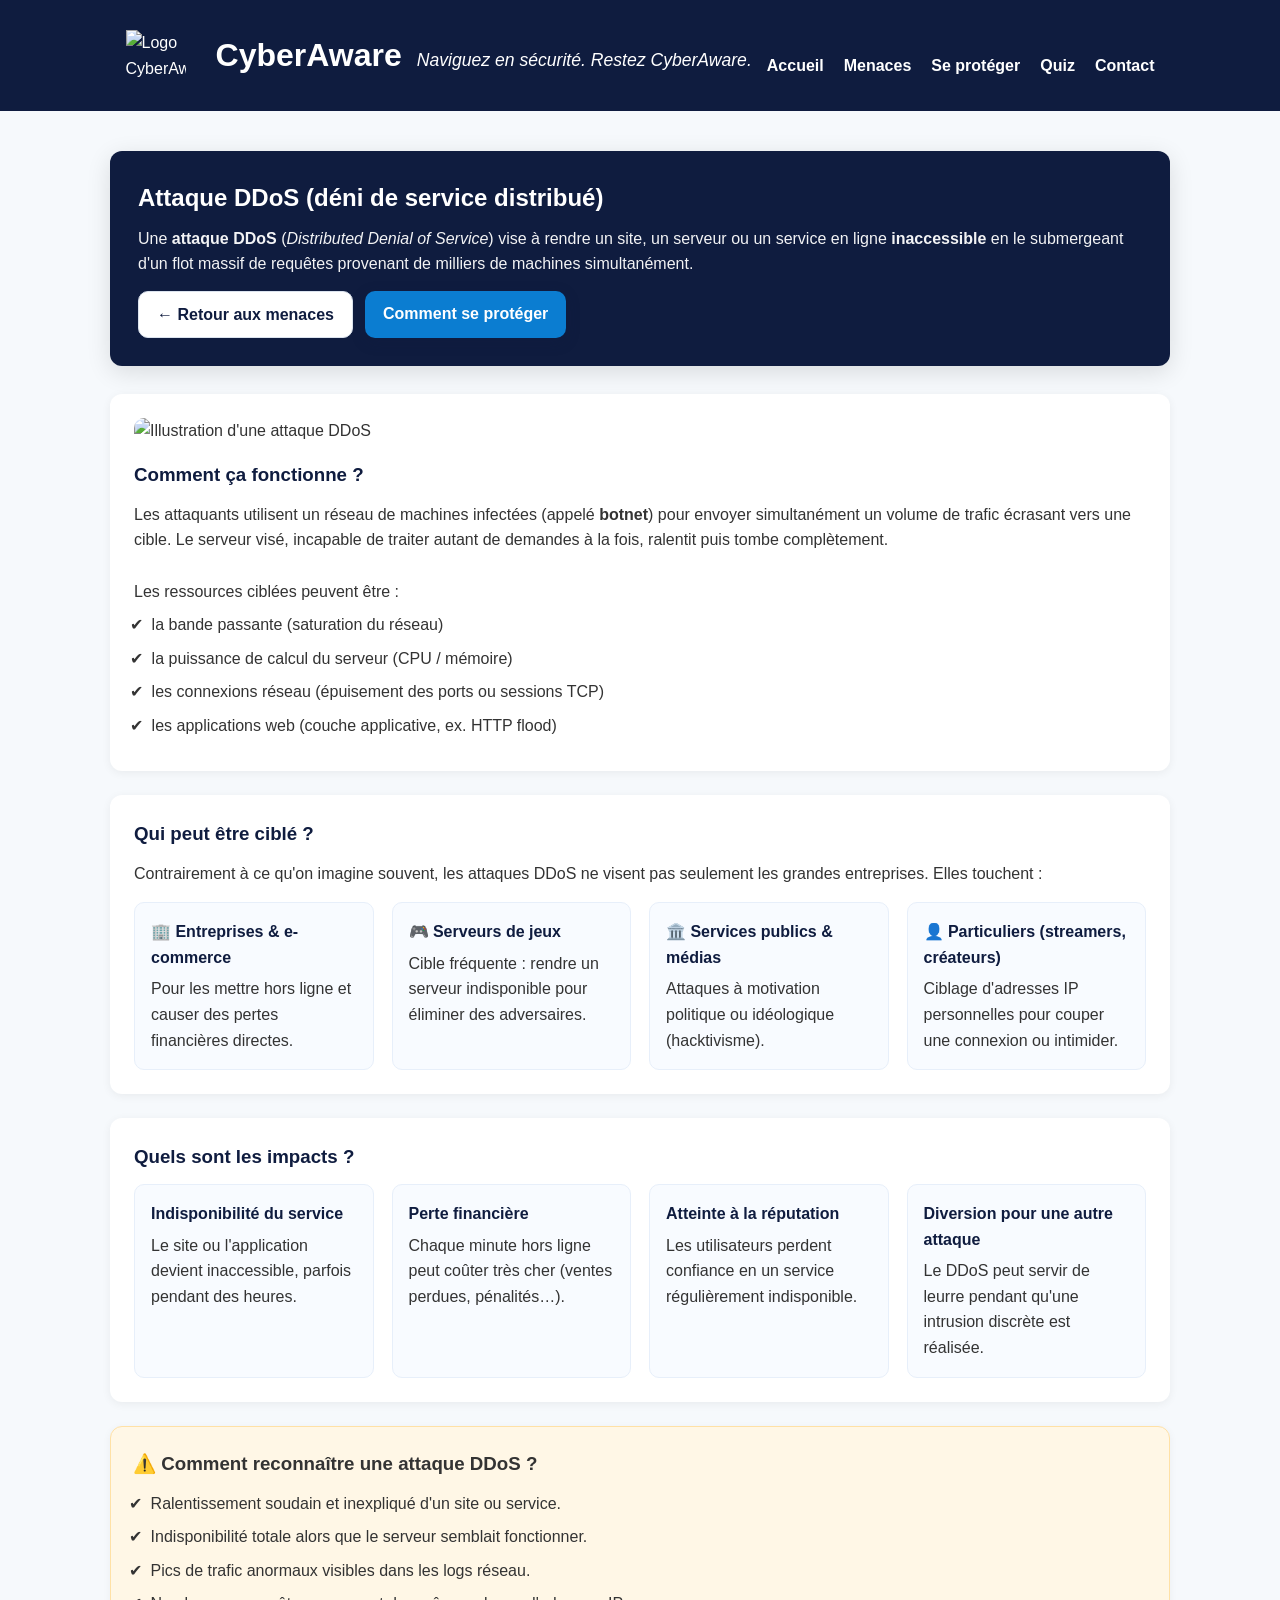
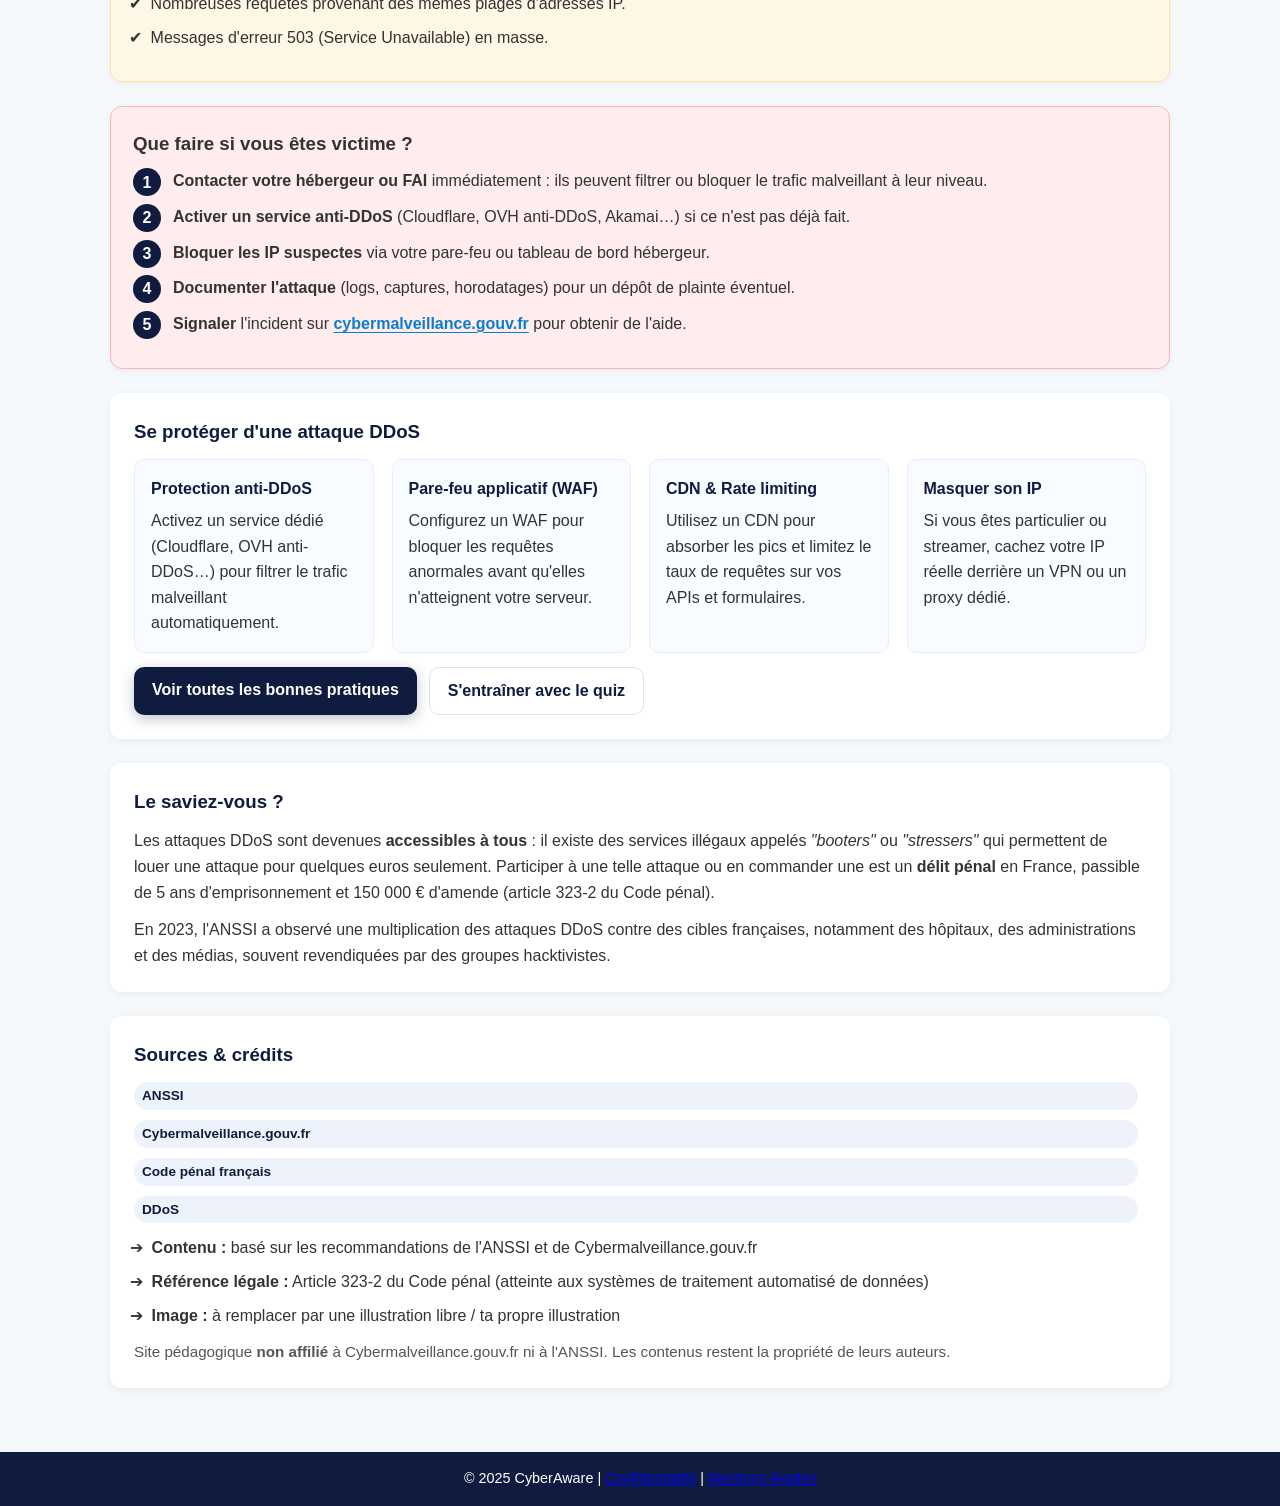
==== ddos.html @ 4ee9cf6b "Add files via upload" ====
<!DOCTYPE html>
<html lang="fr">
<head>
  <meta charset="UTF-8">
  <meta name="viewport" content="width=device-width, initial-scale=1.0">
  <title>Attaque DDoS – CyberAware</title>
  <link rel="stylesheet" href="style.css">
</head>

<body>

<header>
  <img src="img/cyberl.png" alt="Logo CyberAware" class="logo">
  <h1>CyberAware</h1>
  <p class="slogan">Naviguez en sécurité. Restez CyberAware.</p>

  <nav>
    <ul>
      <li><a href="site.html">Accueil</a></li>
      <li><a href="menaces.html">Menaces</a></li>
      <li><a href="protection.html">Se protéger</a></li>
      <li><a href="quiz.html">Quiz</a></li>
      <li><a href="contact.html">Contact</a></li>
    </ul>
  </nav>
</header>

<main>

  <!-- HERO -->
  <section class="section-hero">
    <h2>Attaque DDoS (déni de service distribué)</h2>
    <p>
      Une <strong>attaque DDoS</strong> (<em>Distributed Denial of Service</em>) vise à rendre
      un site, un serveur ou un service en ligne <strong>inaccessible</strong> en le submergeant
      d'un flot massif de requêtes provenant de milliers de machines simultanément.
    </p>

    <div class="cta-row">
      <a href="menaces.html" class="btn btn-ghost">← Retour aux menaces</a>
      <a href="protection.html" class="btn btn-secondary">Comment se protéger</a>
    </div>
  </section>

  <!-- CONTENU PRINCIPAL -->
  <section class="card">
    <div class="card-media">
      <img src="img/ddos.png" alt="Illustration d'une attaque DDoS">
    </div>

    <div class="card-body">
      <h3>Comment ça fonctionne ?</h3>
      <p>
        Les attaquants utilisent un réseau de machines infectées (appelé <strong>botnet</strong>)
        pour envoyer simultanément un volume de trafic écrasant vers une cible.
        Le serveur visé, incapable de traiter autant de demandes à la fois, ralentit
        puis tombe complètement.
      </p>
      <br>
      <p>Les ressources ciblées peuvent être :</p>

      <ul class="list-check">
        <li>la bande passante (saturation du réseau)</li>
        <li>la puissance de calcul du serveur (CPU / mémoire)</li>
        <li>les connexions réseau (épuisement des ports ou sessions TCP)</li>
        <li>les applications web (couche applicative, ex. HTTP flood)</li>
      </ul>
    </div>
  </section>

  <!-- QUI EST CIBLÉ -->
  <section class="card">
    <h3>Qui peut être ciblé ?</h3>
    <p style="margin-bottom:16px;">
      Contrairement à ce qu'on imagine souvent, les attaques DDoS ne visent pas seulement
      les grandes entreprises. Elles touchent :
    </p>

    <div class="tips-grid">
      <div class="tip">
        <h4>🏢 Entreprises & e-commerce</h4>
        <p>Pour les mettre hors ligne et causer des pertes financières directes.</p>
      </div>

      <div class="tip">
        <h4>🎮 Serveurs de jeux</h4>
        <p>Cible fréquente : rendre un serveur indisponible pour éliminer des adversaires.</p>
      </div>

      <div class="tip">
        <h4>🏛️ Services publics & médias</h4>
        <p>Attaques à motivation politique ou idéologique (hacktivisme).</p>
      </div>

      <div class="tip">
        <h4>👤 Particuliers (streamers, créateurs)</h4>
        <p>Ciblage d'adresses IP personnelles pour couper une connexion ou intimider.</p>
      </div>
    </div>
  </section>

  <!-- RISQUES -->
  <section class="card">
    <h3>Quels sont les impacts ?</h3>

    <div class="tips-grid">
      <div class="tip">
        <h4>Indisponibilité du service</h4>
        <p>Le site ou l'application devient inaccessible, parfois pendant des heures.</p>
      </div>

      <div class="tip">
        <h4>Perte financière</h4>
        <p>Chaque minute hors ligne peut coûter très cher (ventes perdues, pénalités…).</p>
      </div>

      <div class="tip">
        <h4>Atteinte à la réputation</h4>
        <p>Les utilisateurs perdent confiance en un service régulièrement indisponible.</p>
      </div>

      <div class="tip">
        <h4>Diversion pour une autre attaque</h4>
        <p>Le DDoS peut servir de leurre pendant qu'une intrusion discrète est réalisée.</p>
      </div>
    </div>
  </section>

  <!-- COMMENT DÉTECTER -->
  <section class="alert alert-warning">
    <h3>⚠️ Comment reconnaître une attaque DDoS ?</h3>

    <ul class="list-check" style="margin-top:12px;">
      <li>Ralentissement soudain et inexpliqué d'un site ou service.</li>
      <li>Indisponibilité totale alors que le serveur semblait fonctionner.</li>
      <li>Pics de trafic anormaux visibles dans les logs réseau.</li>
      <li>Nombreuses requêtes provenant des mêmes plages d'adresses IP.</li>
      <li>Messages d'erreur 503 (Service Unavailable) en masse.</li>
    </ul>
  </section>

  <!-- QUE FAIRE -->
  <section class="alert alert-danger">
    <h3>Que faire si vous êtes victime ?</h3>

    <ol class="steps">
      <li><strong>Contacter votre hébergeur ou FAI</strong> immédiatement : ils peuvent filtrer ou bloquer le trafic malveillant à leur niveau.</li>
      <li><strong>Activer un service anti-DDoS</strong> (Cloudflare, OVH anti-DDoS, Akamai…) si ce n'est pas déjà fait.</li>
      <li><strong>Bloquer les IP suspectes</strong> via votre pare-feu ou tableau de bord hébergeur.</li>
      <li><strong>Documenter l'attaque</strong> (logs, captures, horodatages) pour un dépôt de plainte éventuel.</li>
      <li><strong>Signaler</strong> l'incident sur <a href="https://www.cybermalveillance.gouv.fr" target="_blank" rel="noopener" class="source-link">cybermalveillance.gouv.fr</a> pour obtenir de l'aide.</li>
    </ol>
  </section>

  <!-- BONNES PRATIQUES -->
  <section class="card">
    <h3>Se protéger d'une attaque DDoS</h3>
    <div class="tips-grid">
      <div class="tip">
        <h4>Protection anti-DDoS</h4>
        <p>Activez un service dédié (Cloudflare, OVH anti-DDoS…) pour filtrer le trafic malveillant automatiquement.</p>
      </div>
      <div class="tip">
        <h4>Pare-feu applicatif (WAF)</h4>
        <p>Configurez un WAF pour bloquer les requêtes anormales avant qu'elles n'atteignent votre serveur.</p>
      </div>
      <div class="tip">
        <h4>CDN & Rate limiting</h4>
        <p>Utilisez un CDN pour absorber les pics et limitez le taux de requêtes sur vos APIs et formulaires.</p>
      </div>
      <div class="tip">
        <h4>Masquer son IP</h4>
        <p>Si vous êtes particulier ou streamer, cachez votre IP réelle derrière un VPN ou un proxy dédié.</p>
      </div>
    </div>
    <div class="cta-row">
      <a class="btn" href="protection.html">Voir toutes les bonnes pratiques</a>
      <a class="btn btn-ghost" href="quiz.html">S'entraîner avec le quiz</a>
    </div>
  </section>

  <!-- LE SAVIEZ-VOUS -->
  <section class="card">
    <h3>Le saviez-vous ?</h3>
    <p style="margin-bottom:12px;">
      Les attaques DDoS sont devenues <strong>accessibles à tous</strong> : il existe des services illégaux
      appelés <em>"booters"</em> ou <em>"stressers"</em> qui permettent de louer une attaque pour
      quelques euros seulement. Participer à une telle attaque ou en commander une est un
      <strong>délit pénal</strong> en France, passible de 5 ans d'emprisonnement et 150 000 € d'amende
      (article 323-2 du Code pénal).
    </p>
    <p>
      En 2023, l'ANSSI a observé une multiplication des attaques DDoS contre des cibles françaises,
      notamment des hôpitaux, des administrations et des médias, souvent revendiquées par des groupes hacktivistes.
    </p>
  </section>

  <!-- SOURCES -->
  <section class="card" aria-label="Sources et crédits">
    <h3 style="color:#0f1c3f; margin-bottom:12px;">Sources & crédits</h3>

    <div class="chips" style="margin-bottom:12px;">
      <span class="chip">ANSSI</span>
      <span class="chip">Cybermalveillance.gouv.fr</span>
      <span class="chip">Code pénal français</span>
      <span class="chip">DDoS</span>
    </div>

    <ul class="list-arrow">
      <li><strong>Contenu :</strong> basé sur les recommandations de l'ANSSI et de Cybermalveillance.gouv.fr</li>
      <li><strong>Référence légale :</strong> Article 323-2 du Code pénal (atteinte aux systèmes de traitement automatisé de données)</li>
      <li><strong>Image :</strong> à remplacer par une illustration libre / ta propre illustration</li>
    </ul>

    <p class="source-note">
      Site pédagogique <strong>non affilié</strong> à Cybermalveillance.gouv.fr ni à l'ANSSI.
      Les contenus restent la propriété de leurs auteurs.
    </p>
  </section>

</main>

<footer>
  <p>
    &copy; 2025 CyberAware |
    <a href="Confidentialité.html">Confidentialité</a> |
    <a href="Mentions légales.html">Mentions légales</a>
  </p>
</footer>

</body>
</html>
---- style.css ----
/* RESET de base */
* {
  margin: 0;
  padding: 0;
  box-sizing: border-box;
}

/* Général */
body {
  font-family: 'Segoe UI', sans-serif;
  background-color: #f6f9fc;
  color: #333;
  line-height: 1.6;
}

/* Header */
header {
  background-color: #0f1c3f;
  color: white;
  padding: 30px 20px;
  text-align: center;
}

.slogan {
  font-style: italic;
  font-size: 1.1em;
  margin-top: 8px;
}

/* Navigation */
nav ul {
  list-style: none;
  display: flex;
  justify-content: center;
  flex-wrap: wrap;
  gap: 20px;
  margin-top: 20px;
}

nav a {
  color: white;
  text-decoration: none;
  font-weight: bold;
  transition: color 0.3s;
}

nav a:hover {
  color: #00bfff;
}

/* Main Sections */
main {
  padding: 40px 20px;
  max-width: 1100px;
  margin: auto;
}

section {
  background: white;
  border-radius: 10px;
  padding: 30px;
  margin-bottom: 30px;
  box-shadow: 0 2px 8px rgba(0,0,0,0.05);
}

section h2 {
  color: #0f1c3f;
  margin-bottom: 20px;
}

/* Footer */
footer {
  background-color: #0f1c3f;
  color: white;
  text-align: center;
  padding: 15px 0;
  font-size: 0.9em;
}

.logo {
  width: 60px;
  vertical-align: middle;
  margin-right: 15px;
}
header h1 {
  display: inline-block;
  vertical-align: middle;
  margin: 0;
}
header {
  display: flex;
  align-items: center;
  flex-direction: column;
  text-align: center;
}
@media screen and (min-width: 600px) {
  header {
    flex-direction: row;
    justify-content: center;
    gap: 15px;
    text-align: left;
  }
}
.cartes-menaces {
  display: grid;
  grid-template-columns: repeat(auto-fit, minmax(240px, 1fr));
  gap: 25px;
  margin-top: 30px;
}

.carte-menace {
  background: white;
  border-radius: 12px;
  box-shadow: 0 4px 15px rgba(0, 0, 0, 0.07);
  text-align: center;
  padding: 25px;
  text-decoration: none;
  color: #333;
  transition: transform 0.3s ease, box-shadow 0.3s ease;
}

.carte-menace:hover {
  transform: translateY(-5px);
  box-shadow: 0 6px 25px rgba(0, 0, 0, 0.12);
}

.carte-menace img {
  width: 60px;
  height: 60px;
  object-fit: contain;
  margin-bottom: 15px;
}

.carte-menace h3 {
  color: #0f1c3f;
  margin-bottom: 10px;
}
/* Section hero */
.hero {
  text-align: center;
  padding: 50px 20px;
  background-color: #f2f6fa; /* gris-bleuté doux */
  border-radius: 10px;
  margin-bottom: 40px;
}

.hero h1 {
  font-size: 2em;
  margin-bottom: 10px;
  color: #0f1c3f;
}

.hero p {
  font-size: 1.1em;
  color: #555;
  margin-bottom: 25px;
}


/* Bouton principal */
.btn-primary {
  display: inline-block;
  background-color: #0f1c3f;
  color: white;
  padding: 12px 28px;
  font-size: 1em;
  border-radius: 8px;
  text-decoration: none;
  box-shadow: 0 4px 8px rgba(0, 0, 0, 0.1);
  transition: background-color 0.3s ease, transform 0.2s ease;
}

.btn-primary:hover {
  background-color: #00bfff;
  color: #0f1c3f;
  transform: scale(1.05);
}
/* --- Phishing page specifics --- */

/* Hero léger */
.section-hero {
  background: #0f1c3f;
  color: #fff;
  border-radius: 12px;
  padding: 28px;
  margin-bottom: 28px;
  box-shadow: 0 6px 24px rgba(0,0,0,.12);
}
.section-hero h2 { color: #fff; margin-bottom: 8px; }
.section-hero p { opacity: .95; }

/* Buttons */
.btn {
  display:inline-block; padding: 10px 18px; border-radius: 10px;
  background:#0f1c3f; color:#fff; text-decoration:none; font-weight:600;
  box-shadow: 0 4px 14px rgba(15,28,63,.25);
  transition: transform .15s ease, box-shadow .2s ease, background .2s ease;
}
.btn:hover { transform: translateY(-1px); box-shadow:0 6px 18px rgba(15,28,63,.28); background:#14265b; }
.btn-secondary { background:#0b7dd1; }
.btn-secondary:hover { background:#0a6bb3; }
.btn-ghost { background:#fff; color:#0f1c3f; border:1px solid #dbe3ee; box-shadow:none; }
.btn-ghost:hover { background:#f6f9fc; }

.cta-row { display:flex; gap:12px; flex-wrap:wrap; margin-top:14px; }

/* Cards */
.card {
  background:#fff; border-radius:12px; padding:24px; margin-bottom:24px;
  box-shadow:0 2px 10px rgba(0,0,0,.06);
}
.card-media img { width:100%; height:auto; border-radius:10px; margin-bottom:16px; }
.card h3 { color:#0f1c3f; margin-bottom:12px; }
.card-body p { margin:0; }

/* Alerts */
.alert { border-radius:12px; padding:22px; margin-bottom:24px; }
.alert-warning { background:#fff7e6; border:1px solid #ffe1a6; }
.alert-danger  { background:#ffecec;  border:1px solid #ffb4b4; }

/* Lists */
.list-check, .list-arrow { padding-left: 1.1rem; }
.list-check li { margin:8px 0; list-style: "✔  "; }
.list-arrow li { margin:8px 0; list-style: "➔  "; }

.steps { counter-reset: step; padding-left: 0; }
.steps li {
  list-style:none; margin:10px 0; padding-left:40px; position:relative;
}
.steps li::before{
  counter-increment: step; content: counter(step);
  position:absolute; left:0; top:0; width:28px; height:28px;
  background:#0f1c3f; color:#fff; border-radius:50%;
  display:flex; align-items:center; justify-content:center; font-weight:700;
}

/* Chips */
.chips { display:grid; gap:10px; }
.chip {
  display:inline-block; font-size:.85rem; font-weight:700;
  padding:3px 8px; border-radius:999px; background:#eef3fb; color:#0f1c3f; margin-right:8px;
}

/* Tips grid */
.tips-grid { display:grid; gap:18px; grid-template-columns: repeat(auto-fit, minmax(220px,1fr)); }
.tip { background:#f8fbff; border:1px solid #e7effa; border-radius:10px; padding:16px; }
.tip h4 { margin:0 0 6px 0; color:#0f1c3f; }

/* Responsive spacing harmonisation */
main section + section { margin-top: 22px; }
/* --- Sources / Crédits --- */
.source-link{
  color:#0b7dd1;
  font-weight:600;
  text-decoration: underline;
  text-underline-offset: 3px;
}
.source-link:hover{
  color:#00bfff;
}
.source-note{
  margin-top: 12px;
  font-size: 0.95em;
  color:#555;
}
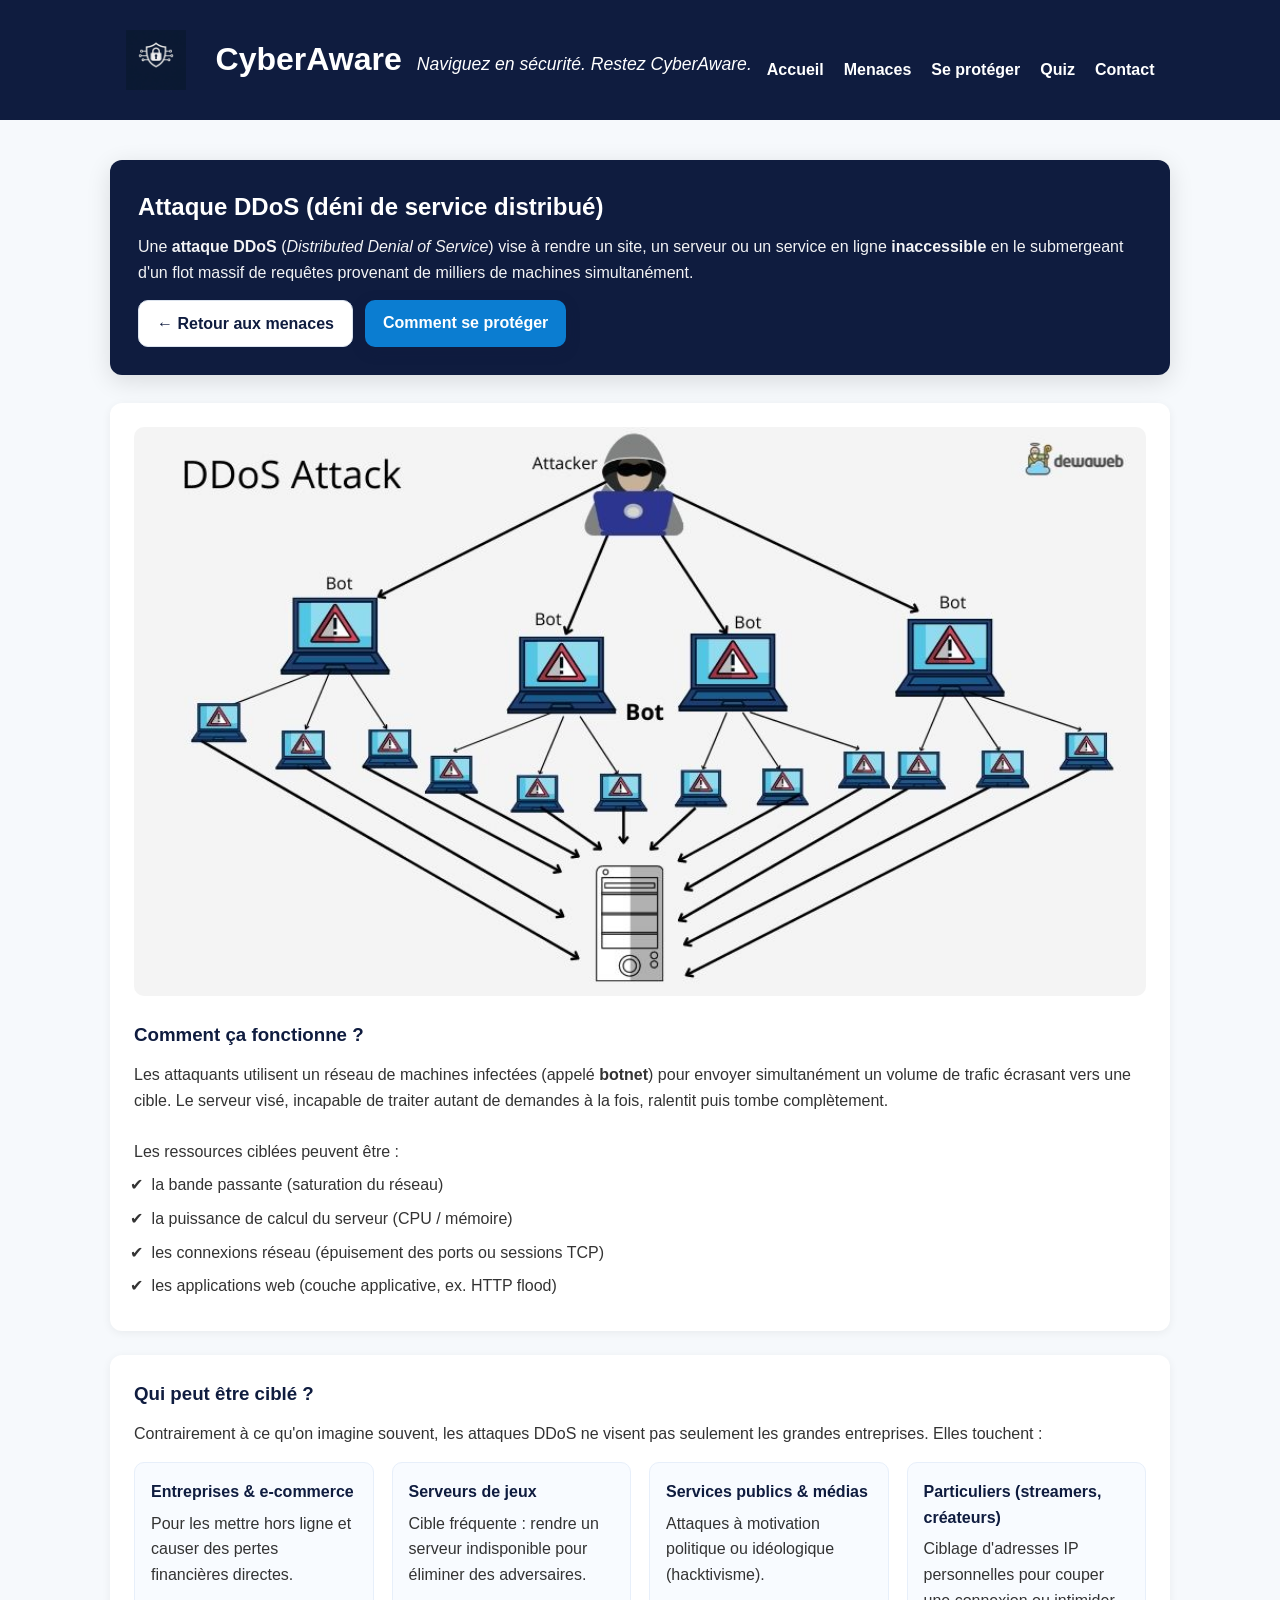
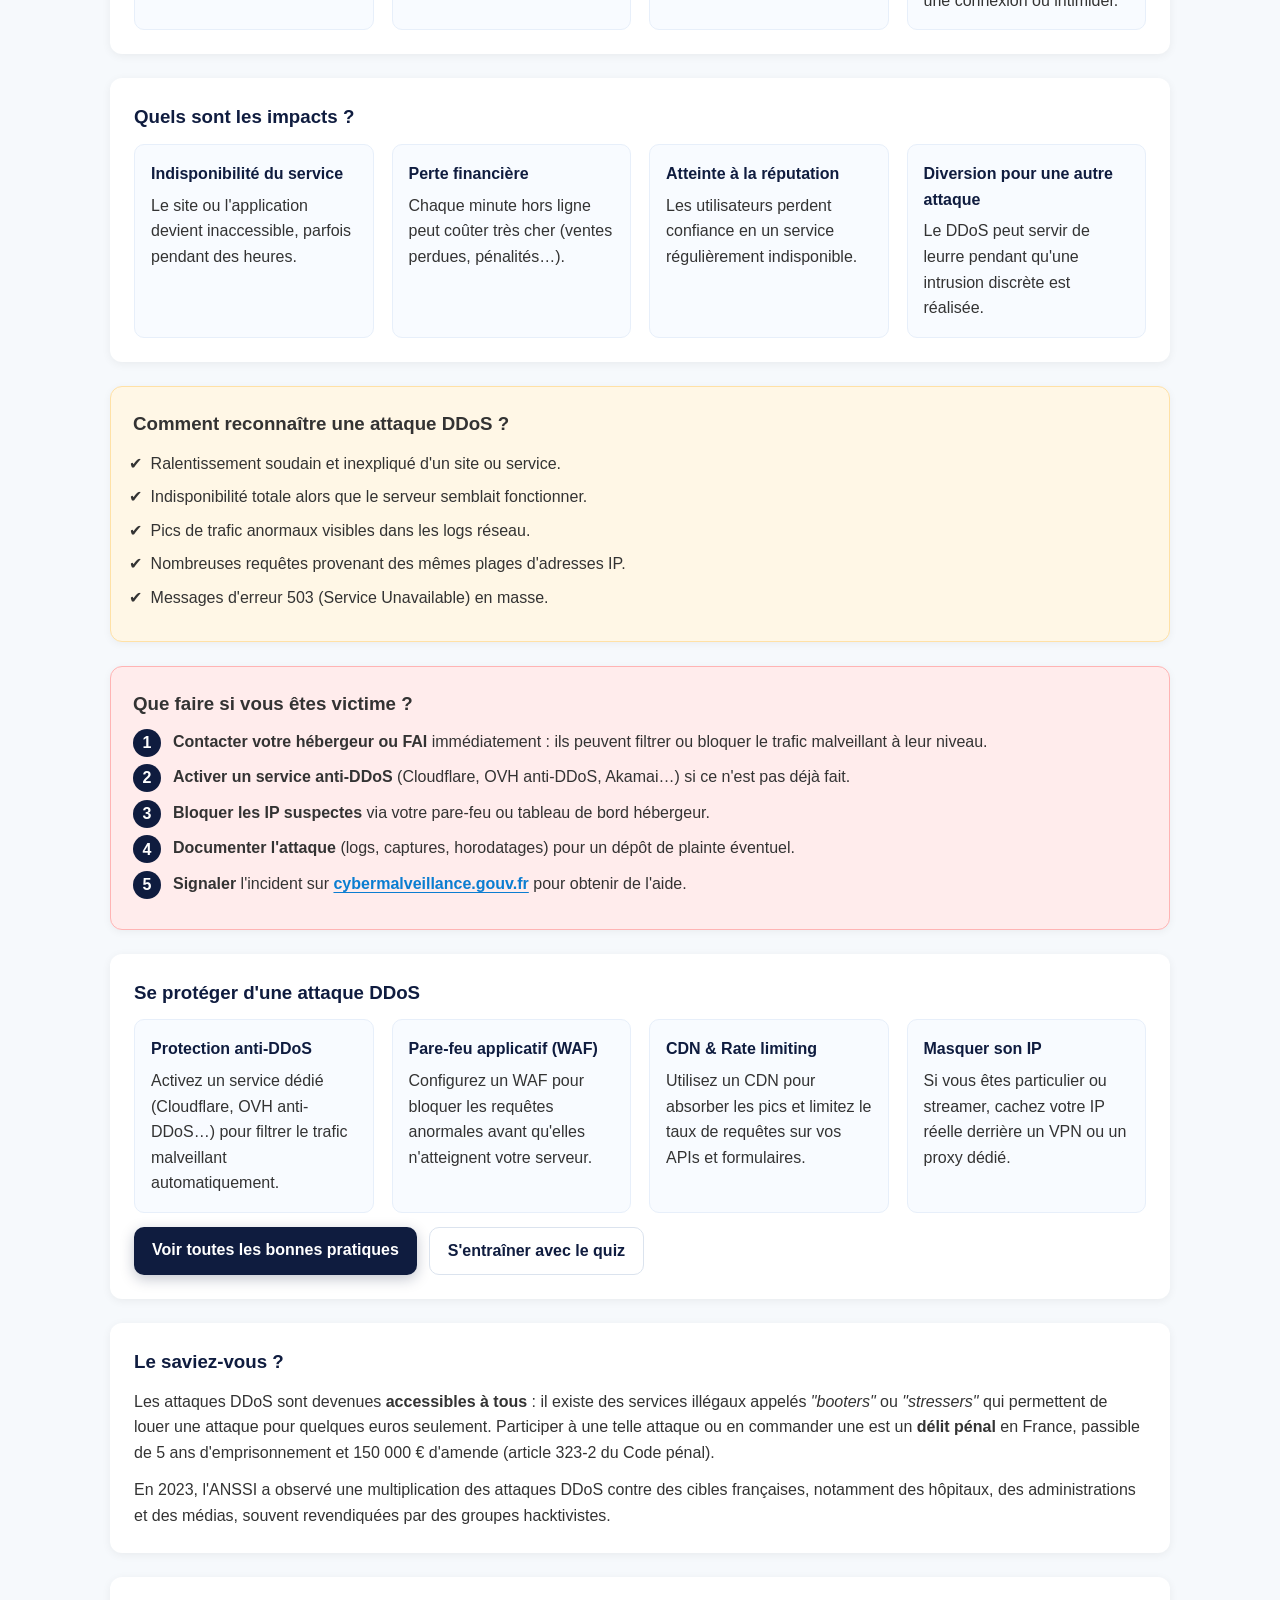
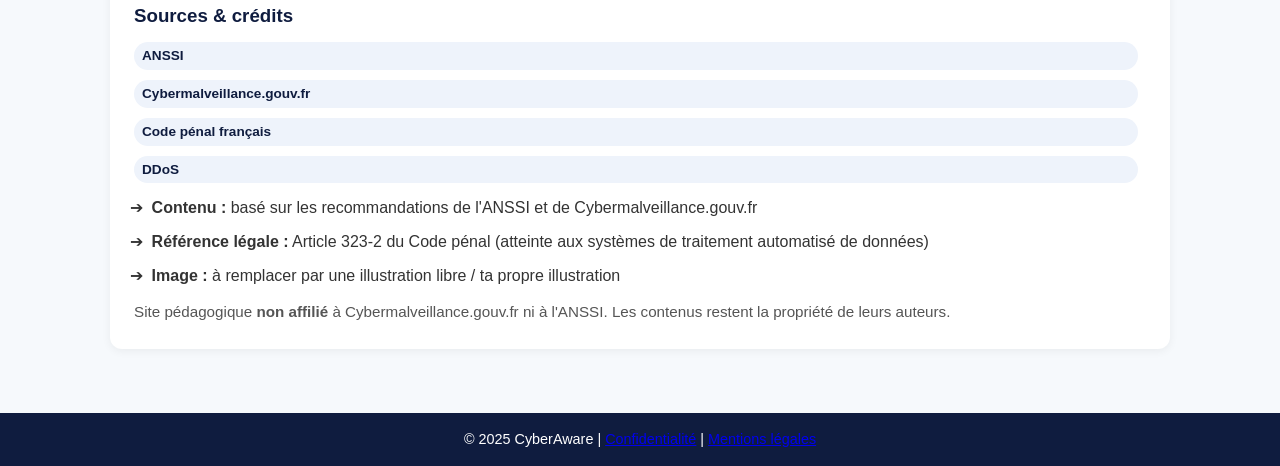
==== commit 102f58f1: "Update ddos.html" ====
--- a/ddos.html
+++ b/ddos.html
@@ -78,22 +78,22 @@
 
     <div class="tips-grid">
       <div class="tip">
-        <h4>🏢 Entreprises & e-commerce</h4>
+        <h4>Entreprises & e-commerce</h4>
         <p>Pour les mettre hors ligne et causer des pertes financières directes.</p>
       </div>
 
       <div class="tip">
-        <h4>🎮 Serveurs de jeux</h4>
+        <h4>Serveurs de jeux</h4>
         <p>Cible fréquente : rendre un serveur indisponible pour éliminer des adversaires.</p>
       </div>
 
       <div class="tip">
-        <h4>🏛️ Services publics & médias</h4>
+        <h4>Services publics & médias</h4>
         <p>Attaques à motivation politique ou idéologique (hacktivisme).</p>
       </div>
 
       <div class="tip">
-        <h4>👤 Particuliers (streamers, créateurs)</h4>
+        <h4>Particuliers (streamers, créateurs)</h4>
         <p>Ciblage d'adresses IP personnelles pour couper une connexion ou intimider.</p>
       </div>
     </div>
@@ -128,7 +128,7 @@
 
   <!-- COMMENT DÉTECTER -->
   <section class="alert alert-warning">
-    <h3>⚠️ Comment reconnaître une attaque DDoS ?</h3>
+    <h3>Comment reconnaître une attaque DDoS ?</h3>
 
     <ul class="list-check" style="margin-top:12px;">
       <li>Ralentissement soudain et inexpliqué d'un site ou service.</li>
@@ -229,4 +229,4 @@
 </footer>
 
 </body>
-</html>+</html>
